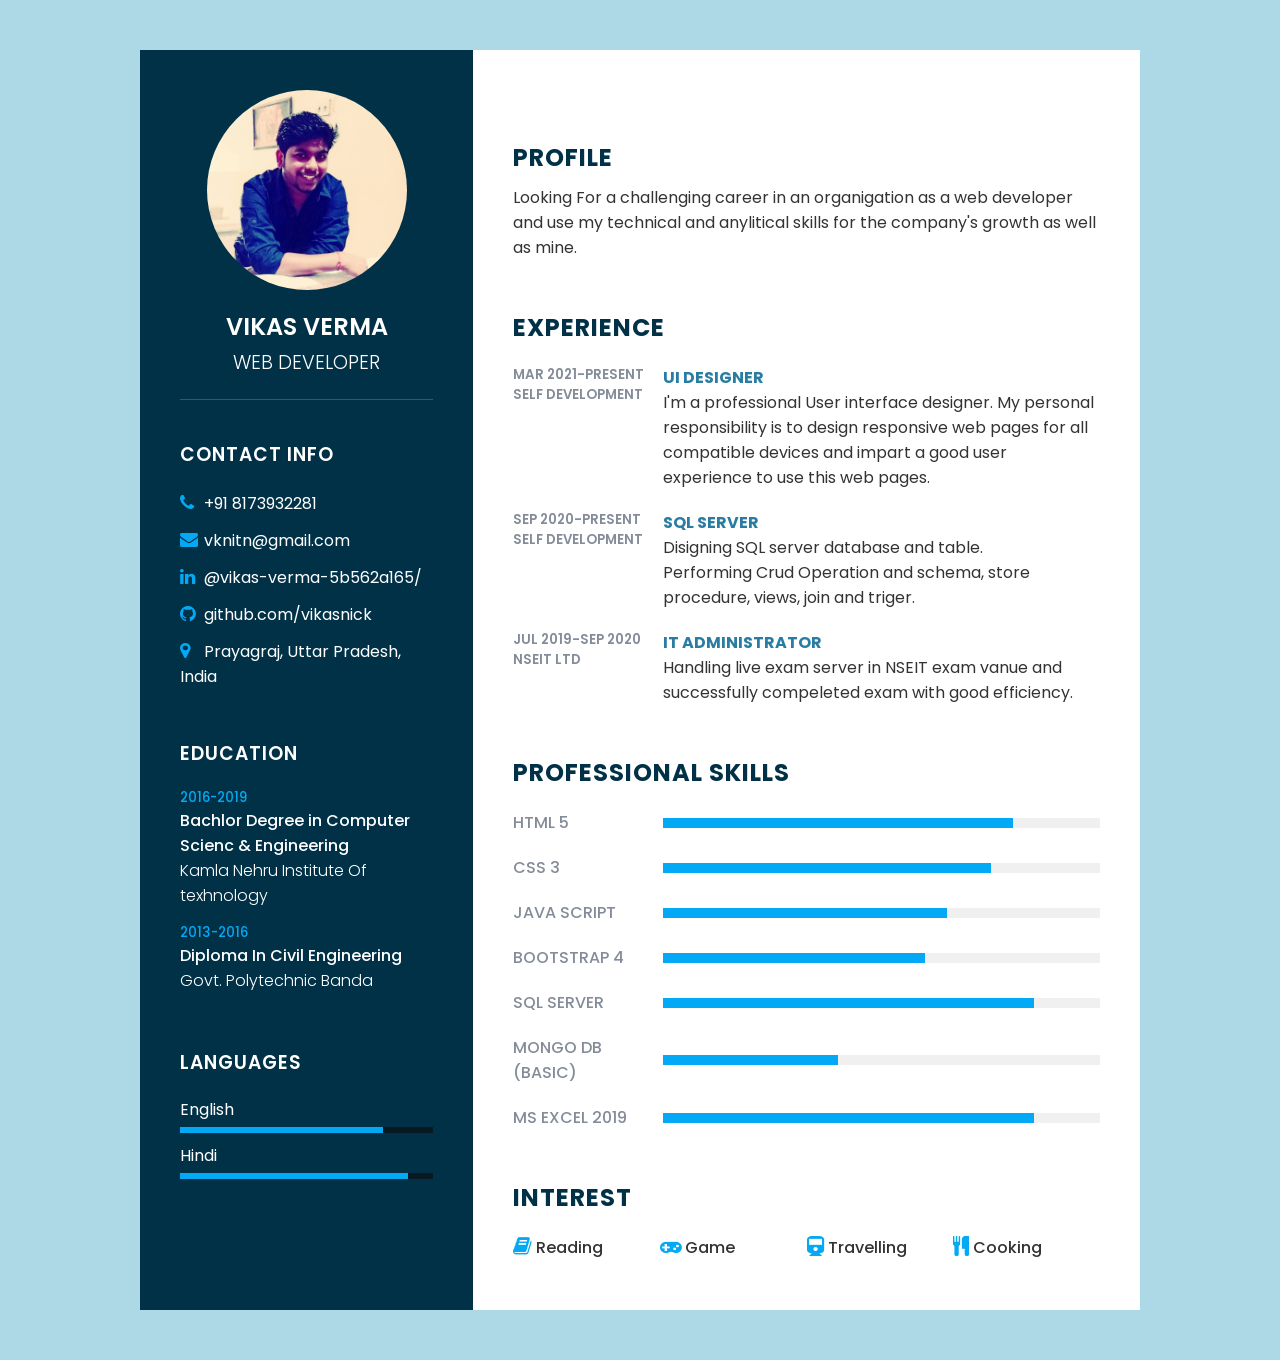
==== index.html @ fc2c0cf0 "Rename resume.html to index.html" ====
<!DOCTYPE html>
<html lang="en">
<head>
    <meta charset="UTF-8">
    <meta http-equiv="X-UA-Compatible" content="IE=edge">
    <meta name="viewport" content="width=device-width, initial-scale=1.0">
    <title>responsive cv</title>
    <link rel="stylesheet" href="https://cdnjs.cloudflare.com/ajax/libs/font-awesome/4.7.0/css/font-awesome.css" integrity="sha512-5A8nwdMOWrSz20fDsjczgUidUBR8liPYU+WymTZP1lmY9G6Oc7HlZv156XqnsgNUzTyMefFTcsFH/tnJE/+xBg==" crossorigin="anonymous" referrerpolicy="no-referrer" />
    <link rel="stylesheet" href="resume.css">
</head>
<body>
    <div class="container">
        <div class="left-side">
            <div class="profileText">
                <div class="imBox">
                    <img src="img1.jpg" height="250px" width="250px">
                </div>
                <h1>Vikas Verma  <br> <span>Web Developer</span></h1>
            </div>
            <div class="contactInfo">
                <h3 class="title">Contact Info</h3>
            
                <ul>
                    <li>
                        <span class="icon"><i class="fa fa-phone" aria-hidden="true"></i></span>
                        <span class="text">+91 8173932281</span>
                    </li>
                    <li>
                        <span class="icon"><i class="fa fa-envelope" aria-hidden="true"></i></span>
                        <span class="text">vknitn@gmail.com</span>
                    </li>
                    <li>
                        <span class="icon"><i class="fa fa-linkedin" aria-hidden="true"></i></span>
                        <span class="text">@vikas-verma-5b562a165/</span>
                    </li>
                    <li>
                        <span class="icon"><i class="fa fa-github" aria-hidden="true"></i></span>
                        <span class="text">github.com/vikasnick</span>
                    </li>
                    <li>
                        <span class="icon"><i class="fa fa-map-marker" aria-hidden="true"></i></span>
                        <span class="text">Prayagraj, Uttar Pradesh, India</span>
                    </li>
                </ul>
            </div>
            <div class="contactInfo education">
                <h3 class="title">Education</h3>
            
                <ul>
                    <li>
                        <h5>2016-2019</h5>
                        <h4>Bachlor Degree in Computer Scienc & Engineering</h4>
                        <h4>Kamla Nehru Institute Of texhnology</h4>
                    </li>
                    <li>
                        <h5>2013-2016</h5>
                        <h4>Diploma In Civil Engineering</h4>
                        <h4>Govt. Polytechnic Banda</h4>
                    </li>
                   
                </ul>
            </div>
            <div class="contactInfo language">
                <h3 class="title">Languages</h3>
            
                <ul>
                   <li>
                       <span class="text">English</span>
                       <span class="percent">
                           <div style="width: 80%;"></div>
                       </span>
                   </li>
                   <li>
                    <span class="text">Hindi</span>
                    <span class="percent">
                        <div style="width: 90%;"></div>
                    </span>
                    </li>
                   
                </ul>
            </div>
        </div>
        <div class="right-side">
            <div class="about">
                <h2 class="title2">Profile</h2>
                <p>Looking For a challenging career in an organigation as a web developer and use my technical and anylitical skills for the company's growth as well as mine.</p>

            </div>
            <div class="about">
                <h2 class="title2">Experience</h2>
                <div class="box">
                    <div class="year-company">
                        <h5>Mar 2021-present</h5>
                        <h5>Self development</h5>
                    </div>
                    <div class="text">
                        <h4>UI Designer</h4>
                        <p>I'm a professional User interface designer. My personal responsibility is to design responsive web pages for all compatible devices and impart a good user experience to use this web pages.</p>
                    </div>
                </div>
                <div class="box">
                    <div class="year-company">
                        <h5>Sep 2020-present</h5>
                        <h5>Self development</h5>
                    </div>
                    <div class="text">
                        <h4>SQL Server</h4>
                        <p>Disigning SQL server database and table. <br>
                        <p>Performing Crud Operation and schema, store procedure, views, join and triger.</p>
                        </p>
                    </div>
                </div>
                <div class="box">
                    <div class="year-company">
                        <h5>Jul 2019-sep 2020</h5>
                        <h5>NSEIT LTD</h5>
                    </div>
                    <div class="text">
                        <h4>IT administrator</h4>
                        <p>Handling live exam server in NSEIT exam vanue and successfully compeleted exam with good efficiency.</p>
                    </div>
                </div>
            </div>
            <div class="about skills">
                <h2 class="title2">Professional Skills</h2>
                <div class="box">
                    <h4>HTML 5</h4>
                    <div class="percent">
                        <div style="width: 80%;"></div>
                    </div>
                </div>
                <div class="box">
                    <h4>CSS 3</h4>
                    <div class="percent">
                        <div style="width: 75%;"></div>
                    </div>
                </div>
                <div class="box">
                    <h4>Java Script</h4>
                    <div class="percent">
                        <div style="width: 65%;"></div>
                    </div>
                </div>
                <div class="box">
                    <h4>Bootstrap 4</h4>
                    <div class="percent">
                        <div style="width: 60%;"></div>
                    </div>
                </div>
                <div class="box">
                    <h4>SQL Server</h4>
                    <div class="percent">
                        <div style="width: 85%;"></div>
                    </div>
                </div>
                <div class="box">
                    <h4>Mongo DB (basic)</h4>
                    <div class="percent">
                        <div style="width: 40%;"></div>
                    </div>
                </div>
                <div class="box">
                    <h4>MS Excel 2019</h4>
                    <div class="percent">
                        <div style="width: 85%;"></div>
                    </div>
                </div>


            </div>
            <div class="about interest">
                <h2 class="title2">Interest</h2>
                <ul>
                    <li><i class="fa fa-book" aria-hidden="true"></i>  reading</li>
                    <li><i class="fa fa-gamepad" aria-hidden="true"></i>  game</li>
                    <li><i class="fa fa-train" aria-hidden="true"></i>  travelling</li>
                    <li><i class="fa fa-cutlery" aria-hidden="true"></i>  cooking</li>
                </ul>
            </div>

        </div>
    </div>

</body>
</html>
---- resume.css ----
@import url('https://fonts.googleapis.com/css2?family=Poppins:ital,wght@0,100;0,200;0,300;0,400;0,500;0,600;0,700;0,800;0,900;1,100;1,200;1,300;1,400;1,500;1,600;1,700;1,800;1,900&family=Roboto:wght@100&display=swap');
*{
    margin: 0;
    padding: 0;
    box-sizing: border-box;
    font-family: 'poppins',sans-serif;
}
body{
    background: lightblue;
    display: flex;
    justify-content: center;
    align-items: center;
    min-height: 100vh;

}
.container {
    position: relative;
    width: 100%;
    max-width: 1000px;
    min-height: 1000px;
    background: #fff;
    box-shadow: 0 35px 55px rbga(0,0,0,0.1);
    display: grid;
    grid-template-columns: 1fr 2fr;
    margin: 50px;

}
.container .left-side{
    position: relative;
    background: #003147;
    padding: 40px;
}


.profileText{
   position: relative;
   display: flex;
   flex-direction: column;
   align-items: center;
   padding-bottom: 20px;
   border-bottom: 1px solid rgba(255, 255, 255, 0.2);
}
.imBox{
    position: relative;
    width: 200px;
    height: 200px;
    border-radius: 50%;
    overflow: hidden;
}
.profileText .imbox img
{
    position: absolute;
    top: 0;
    left: 0;
    width: 100%;
    height: 100%;
    object-fit: cover;
}
.profileText h1{
   color: #fff;
   font-size: 1.5em;
   text-transform: uppercase;
   margin-top: 20px;
   text-align: center;
   font-weight: 600;
   line-height: 1.4em;
}
.profileText h1 span{
    font-size: 0.8em;
    font-weight: 300;

}
.contactInfo{
    padding-top: 40px;
}
.title{
    color: #fff;
    text-transform: uppercase;
    font-weight: 600;
    letter-spacing: 1px;
    margin-bottom: 20px;
}
.contactInfo ul{
    position: relative;
}
.contactInfo ul li
{
    position: relative; 
    list-style: none;
    margin: 10px 0;
    cursor: pointer;
}

.contactInfo ul li .icon
{
    display: inline-block;
    font-size: 18px;
    width: 20px;
    color: #03a9f4;
}
.contactInfo ul li span{
    color: #fff;
}
.contactInfo.education li{
margin-bottom: 15px;
}
.contactInfo.education  h5{
    color: #03a9f4;
    font-weight: 500;
}
.contactInfo.education h4:nth-child(2) {
    color: #fff;
    font-weight: 500;
}
.contactInfo.education h4 {
    color: #fff;
    font-weight: 300;
}
.contactInfo.language .percent{
    position: relative;
    width: 100%;
    height: 6px;
    background: #081921;
    display: block;
    margin-top: 5px;

}
.contactInfo.language .percent div{
    top: 0;
    left: 0;
    height: 100%;
    background: #03a9f4;
}
.container .right-side{
    position: relative;
    background: #fff;
    padding: 40px;
}
.about{
    margin-top: 50px;
}
.about:last-child{
    margin-bottom: 0;
}
.title2{
    color: #003147;
    text-transform: uppercase;
    letter-spacing: 1px;
    margin-bottom: 10px;

}
p{
    color: #333;

}
.about .box{
    display: flex;
    flex-direction: row;
    margin:20px 0;

}
.about .box .year-company{
    min-width: 150px;
}
.about .box .year-company h5{
    text-transform: uppercase;
    color: #848c99;
    font-weight: 600;

}
.about .box .text h4{
    text-transform: uppercase;
    font-size: 16px;
    color: #2a7da2;
}
.skills .box{
    position: relative;
    width: 100%;
    display: grid;
    grid-template-columns: 150px 1fr;
    justify-content: center;
    align-items: center;
}
.skills .box h4{
    text-transform: uppercase;
    color: #848c99;
    font-weight: 500;
}
.skills .box .percent{
    position: relative;
    width: 100%;
    height: 10px;
    background: #f0f0f0;
}
.skills .box .percent div{
    position: absolute;
    top: 0;
    left: 0;
    height: 100%;
    background: #03a9f4;
}
.interest ul{
    display: grid;
    grid-template-columns: repeat(4, 1fr);
}
.interest ul li{
    list-style: none;
    color: #333;
    text-transform: capitalize;
    font-weight: 500;
    margin: 10px 0;
}
.interest ul li .fa{
    color: #03a9f4;
    font-size: 20px;

}

@media(max-width: 1000px)
{
    .container{
        margin: 10px;
        grid-template-columns: repeat(1,1fr);

    }
    .interest ul{
        grid-template-columns: repeat(2,1fr);
    }
}
@media(max-width: 600px){
    .about .box {
        flex-direction: column;
    }
    
        .about .box .year-company{
            min-width: 150px;
            margin-bottom: 5px;
        }
        .interest ul{
            grid-template-columns: repeat(1,1fr);
        }
        .skills .box{
            grid-template-columns: repeat(1,1fr);
        }
    }
}
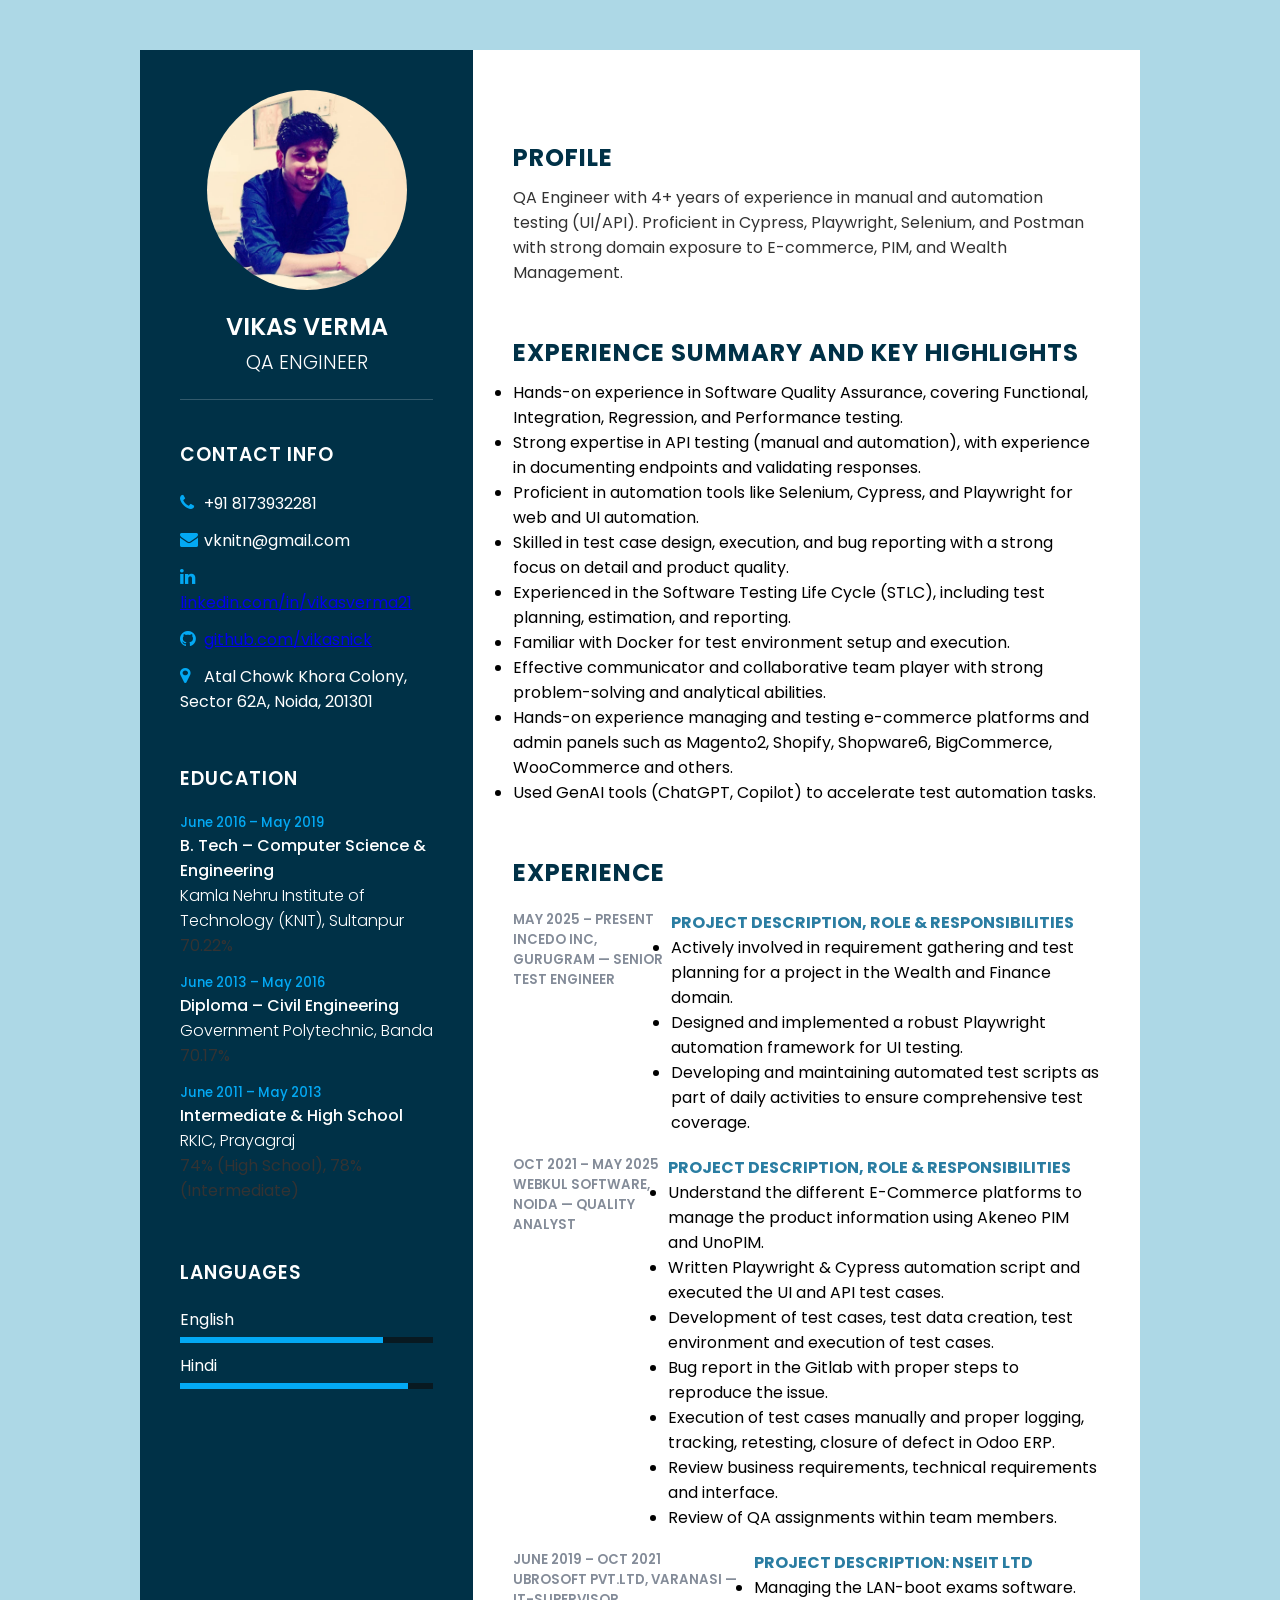
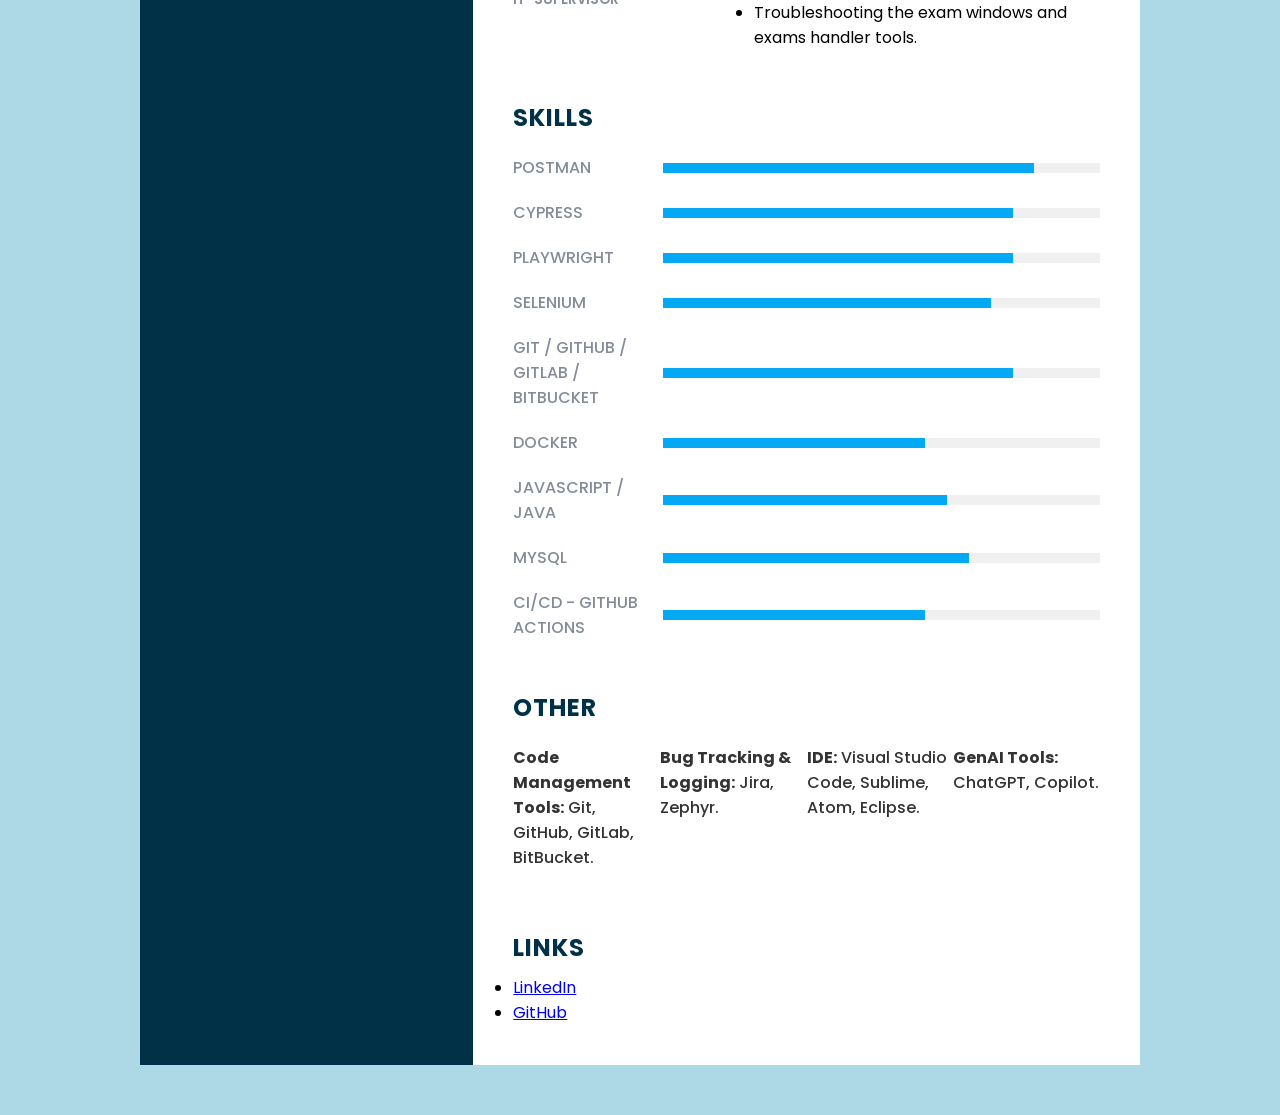
==== commit 0c7339f7: "Update resume content to match Vikas Verma (QA Engineer) — Nov 27, 2025" ====
--- a/index.html
+++ b/index.html
@@ -4,8 +4,8 @@
     <meta charset="UTF-8">
     <meta http-equiv="X-UA-Compatible" content="IE=edge">
     <meta name="viewport" content="width=device-width, initial-scale=1.0">
-    <title>responsive cv</title>
-    <link rel="stylesheet" href="https://cdnjs.cloudflare.com/ajax/libs/font-awesome/4.7.0/css/font-awesome.css" integrity="sha512-5A8nwdMOWrSz20fDsjczgUidUBR8liPYU+WymTZP1lmY9G6Oc7HlZv156XqnsgNUzTyMefFTcsFH/tnJE/+xBg==" crossorigin="anonymous" referrerpolicy="no-referrer" />
+    <title>Vikas Verma - QA Engineer</title>
+    <link rel="stylesheet" href="https://cdnjs.cloudflare.com/ajax/libs/font-awesome/4.7.0/css/font-awesome.css">
     <link rel="stylesheet" href="resume.css">
 </head>
 <body>
@@ -13,13 +13,12 @@
         <div class="left-side">
             <div class="profileText">
                 <div class="imBox">
-                    <img src="img1.jpg" height="250px" width="250px">
-                </div>
-                <h1>Vikas Verma  <br> <span>Web Developer</span></h1>
+                    <img src="img1.jpg" height="250px" width="250px" alt="Vikas Verma">
+                </div>
+                <h1>Vikas Verma  <br> <span>QA Engineer</span></h1>
             </div>
             <div class="contactInfo">
                 <h3 class="title">Contact Info</h3>
-            
                 <ul>
                     <li>
                         <span class="icon"><i class="fa fa-phone" aria-hidden="true"></i></span>
@@ -31,38 +30,43 @@
                     </li>
                     <li>
                         <span class="icon"><i class="fa fa-linkedin" aria-hidden="true"></i></span>
-                        <span class="text">@vikas-verma-5b562a165/</span>
+                        <span class="text"><a href="https://www.linkedin.com/in/vikasverma21" target="_blank" rel="noopener">linkedin.com/in/vikasverma21</a></span>
                     </li>
                     <li>
                         <span class="icon"><i class="fa fa-github" aria-hidden="true"></i></span>
-                        <span class="text">github.com/vikasnick</span>
+                        <span class="text"><a href="https://github.com/vikasnick" target="_blank" rel="noopener">github.com/vikasnick</a></span>
                     </li>
                     <li>
                         <span class="icon"><i class="fa fa-map-marker" aria-hidden="true"></i></span>
-                        <span class="text">Prayagraj, Uttar Pradesh, India</span>
+                        <span class="text">Atal Chowk Khora Colony, Sector 62A, Noida, 201301</span>
                     </li>
                 </ul>
             </div>
             <div class="contactInfo education">
                 <h3 class="title">Education</h3>
-            
-                <ul>
-                    <li>
-                        <h5>2016-2019</h5>
-                        <h4>Bachlor Degree in Computer Scienc & Engineering</h4>
-                        <h4>Kamla Nehru Institute Of texhnology</h4>
-                    </li>
-                    <li>
-                        <h5>2013-2016</h5>
-                        <h4>Diploma In Civil Engineering</h4>
-                        <h4>Govt. Polytechnic Banda</h4>
-                    </li>
-                   
+                <ul>
+                    <li>
+                        <h5>June 2016 – May 2019</h5>
+                        <h4>B. Tech – Computer Science & Engineering</h4>
+                        <h4>Kamla Nehru Institute of Technology (KNIT), Sultanpur</h4>
+                        <p>70.22%</p>
+                    </li>
+                    <li>
+                        <h5>June 2013 – May 2016</h5>
+                        <h4>Diploma – Civil Engineering</h4>
+                        <h4>Government Polytechnic, Banda</h4>
+                        <p>70.17%</p>
+                    </li>
+                    <li>
+                        <h5>June 2011 – May 2013</h5>
+                        <h4>Intermediate & High School</h4>
+                        <h4>RKIC, Prayagraj</h4>
+                        <p>74% (High School), 78% (Intermediate)</p>
+                    </li>
                 </ul>
             </div>
             <div class="contactInfo language">
                 <h3 class="title">Languages</h3>
-            
                 <ul>
                    <li>
                        <span class="text">English</span>
@@ -76,105 +80,157 @@
                         <div style="width: 90%;"></div>
                     </span>
                     </li>
-                   
                 </ul>
             </div>
         </div>
         <div class="right-side">
             <div class="about">
                 <h2 class="title2">Profile</h2>
-                <p>Looking For a challenging career in an organigation as a web developer and use my technical and anylitical skills for the company's growth as well as mine.</p>
-
-            </div>
+                <p>QA Engineer with 4+ years of experience in manual and automation testing (UI/API). Proficient in Cypress, Playwright, Selenium, and Postman with strong domain exposure to E-commerce, PIM, and Wealth Management.</p>
+            </div>
+
+            <div class="about">
+                <h2 class="title2">Experience Summary and Key Highlights</h2>
+                <ul>
+                    <li>Hands-on experience in Software Quality Assurance, covering Functional, Integration, Regression, and Performance testing.</li>
+                    <li>Strong expertise in API testing (manual and automation), with experience in documenting endpoints and validating responses.</li>
+                    <li>Proficient in automation tools like Selenium, Cypress, and Playwright for web and UI automation.</li>
+                    <li>Skilled in test case design, execution, and bug reporting with a strong focus on detail and product quality.</li>
+                    <li>Experienced in the Software Testing Life Cycle (STLC), including test planning, estimation, and reporting.</li>
+                    <li>Familiar with Docker for test environment setup and execution.</li>
+                    <li>Effective communicator and collaborative team player with strong problem-solving and analytical abilities.</li>
+                    <li>Hands-on experience managing and testing e-commerce platforms and admin panels such as Magento2, Shopify, Shopware6, BigCommerce, WooCommerce and others.</li>
+                    <li>Used GenAI tools (ChatGPT, Copilot) to accelerate test automation tasks.</li>
+                </ul>
+            </div>
+
             <div class="about">
                 <h2 class="title2">Experience</h2>
+
                 <div class="box">
                     <div class="year-company">
-                        <h5>Mar 2021-present</h5>
-                        <h5>Self development</h5>
+                        <h5>MAY 2025 – PRESENT</h5>
+                        <h5>Incedo Inc, Gurugram — Senior Test Engineer</h5>
                     </div>
                     <div class="text">
-                        <h4>UI Designer</h4>
-                        <p>I'm a professional User interface designer. My personal responsibility is to design responsive web pages for all compatible devices and impart a good user experience to use this web pages.</p>
-                    </div>
-                </div>
+                        <h4>Project Description, Role & Responsibilities</h4>
+                        <ul>
+                            <li>Actively involved in requirement gathering and test planning for a project in the Wealth and Finance domain.</li>
+                            <li>Designed and implemented a robust Playwright automation framework for UI testing.</li>
+                            <li>Developing and maintaining automated test scripts as part of daily activities to ensure comprehensive test coverage.</li>
+                        </ul>
+                    </div>
+                </div>
+
                 <div class="box">
                     <div class="year-company">
-                        <h5>Sep 2020-present</h5>
-                        <h5>Self development</h5>
+                        <h5>OCT 2021 – MAY 2025</h5>
+                        <h5>Webkul Software, Noida — Quality Analyst</h5>
                     </div>
                     <div class="text">
-                        <h4>SQL Server</h4>
-                        <p>Disigning SQL server database and table. <br>
-                        <p>Performing Crud Operation and schema, store procedure, views, join and triger.</p>
-                        </p>
-                    </div>
-                </div>
+                        <h4>Project Description, Role & Responsibilities</h4>
+                        <ul>
+                            <li>Understand the different E-Commerce platforms to manage the product information using Akeneo PIM and UnoPIM.</li>
+                            <li>Written Playwright & Cypress automation script and executed the UI and API test cases.</li>
+                            <li>Development of test cases, test data creation, test environment and execution of test cases.</li>
+                            <li>Bug report in the Gitlab with proper steps to reproduce the issue.</li>
+                            <li>Execution of test cases manually and proper logging, tracking, retesting, closure of defect in Odoo ERP.</li>
+                            <li>Review business requirements, technical requirements and interface.</li>
+                            <li>Review of QA assignments within team members.</li>
+                        </ul>
+                    </div>
+                </div>
+
                 <div class="box">
                     <div class="year-company">
-                        <h5>Jul 2019-sep 2020</h5>
-                        <h5>NSEIT LTD</h5>
+                        <h5>JUNE 2019 – OCT 2021</h5>
+                        <h5>Ubrosoft PVT.LTD, Varanasi — IT-supervisor</h5>
                     </div>
                     <div class="text">
-                        <h4>IT administrator</h4>
-                        <p>Handling live exam server in NSEIT exam vanue and successfully compeleted exam with good efficiency.</p>
-                    </div>
-                </div>
-            </div>
+                        <h4>Project Description: NSEIT Ltd</h4>
+                        <ul>
+                            <li>Managing the LAN-boot exams software.</li>
+                            <li>Troubleshooting the exam windows and exams handler tools.</li>
+                        </ul>
+                    </div>
+                </div>
+
+            </div>
+
             <div class="about skills">
-                <h2 class="title2">Professional Skills</h2>
-                <div class="box">
-                    <h4>HTML 5</h4>
+                <h2 class="title2">Skills</h2>
+
+                <div class="box">
+                    <h4>Postman</h4>
+                    <div class="percent">
+                        <div style="width: 85%;"></div>
+                    </div>
+                </div>
+                <div class="box">
+                    <h4>Cypress</h4>
                     <div class="percent">
                         <div style="width: 80%;"></div>
                     </div>
                 </div>
                 <div class="box">
-                    <h4>CSS 3</h4>
+                    <h4>Playwright</h4>
+                    <div class="percent">
+                        <div style="width: 80%;"></div>
+                    </div>
+                </div>
+                <div class="box">
+                    <h4>Selenium</h4>
                     <div class="percent">
                         <div style="width: 75%;"></div>
                     </div>
                 </div>
                 <div class="box">
-                    <h4>Java Script</h4>
+                    <h4>Git / GitHub / GitLab / BitBucket</h4>
+                    <div class="percent">
+                        <div style="width: 80%;"></div>
+                    </div>
+                </div>
+                <div class="box">
+                    <h4>Docker</h4>
+                    <div class="percent">
+                        <div style="width: 60%;"></div>
+                    </div>
+                </div>
+                <div class="box">
+                    <h4>JavaScript / Java</h4>
                     <div class="percent">
                         <div style="width: 65%;"></div>
                     </div>
                 </div>
                 <div class="box">
-                    <h4>Bootstrap 4</h4>
+                    <h4>MySQL</h4>
+                    <div class="percent">
+                        <div style="width: 70%;"></div>
+                    </div>
+                </div>
+                <div class="box">
+                    <h4>CI/CD - GitHub Actions</h4>
                     <div class="percent">
                         <div style="width: 60%;"></div>
                     </div>
                 </div>
-                <div class="box">
-                    <h4>SQL Server</h4>
-                    <div class="percent">
-                        <div style="width: 85%;"></div>
-                    </div>
-                </div>
-                <div class="box">
-                    <h4>Mongo DB (basic)</h4>
-                    <div class="percent">
-                        <div style="width: 40%;"></div>
-                    </div>
-                </div>
-                <div class="box">
-                    <h4>MS Excel 2019</h4>
-                    <div class="percent">
-                        <div style="width: 85%;"></div>
-                    </div>
-                </div>
-
-
-            </div>
+            </div>
+
             <div class="about interest">
-                <h2 class="title2">Interest</h2>
-                <ul>
-                    <li><i class="fa fa-book" aria-hidden="true"></i>  reading</li>
-                    <li><i class="fa fa-gamepad" aria-hidden="true"></i>  game</li>
-                    <li><i class="fa fa-train" aria-hidden="true"></i>  travelling</li>
-                    <li><i class="fa fa-cutlery" aria-hidden="true"></i>  cooking</li>
+                <h2 class="title2">Other</h2>
+                <ul>
+                    <li><strong>Code Management Tools:</strong> Git, GitHub, GitLab, BitBucket.</li>
+                    <li><strong>Bug Tracking & Logging:</strong> Jira, Zephyr.</li>
+                    <li><strong>IDE:</strong> Visual Studio Code, Sublime, Atom, Eclipse.</li>
+                    <li><strong>GenAI Tools:</strong> ChatGPT, Copilot.</li>
+                </ul>
+            </div>
+
+            <div class="about links">
+                <h2 class="title2">Links</h2>
+                <ul>
+                    <li><a href="https://www.linkedin.com/in/vikasverma21" target="_blank" rel="noopener">LinkedIn</a></li>
+                    <li><a href="https://github.com/vikasnick" target="_blank" rel="noopener">GitHub</a></li>
                 </ul>
             </div>
 
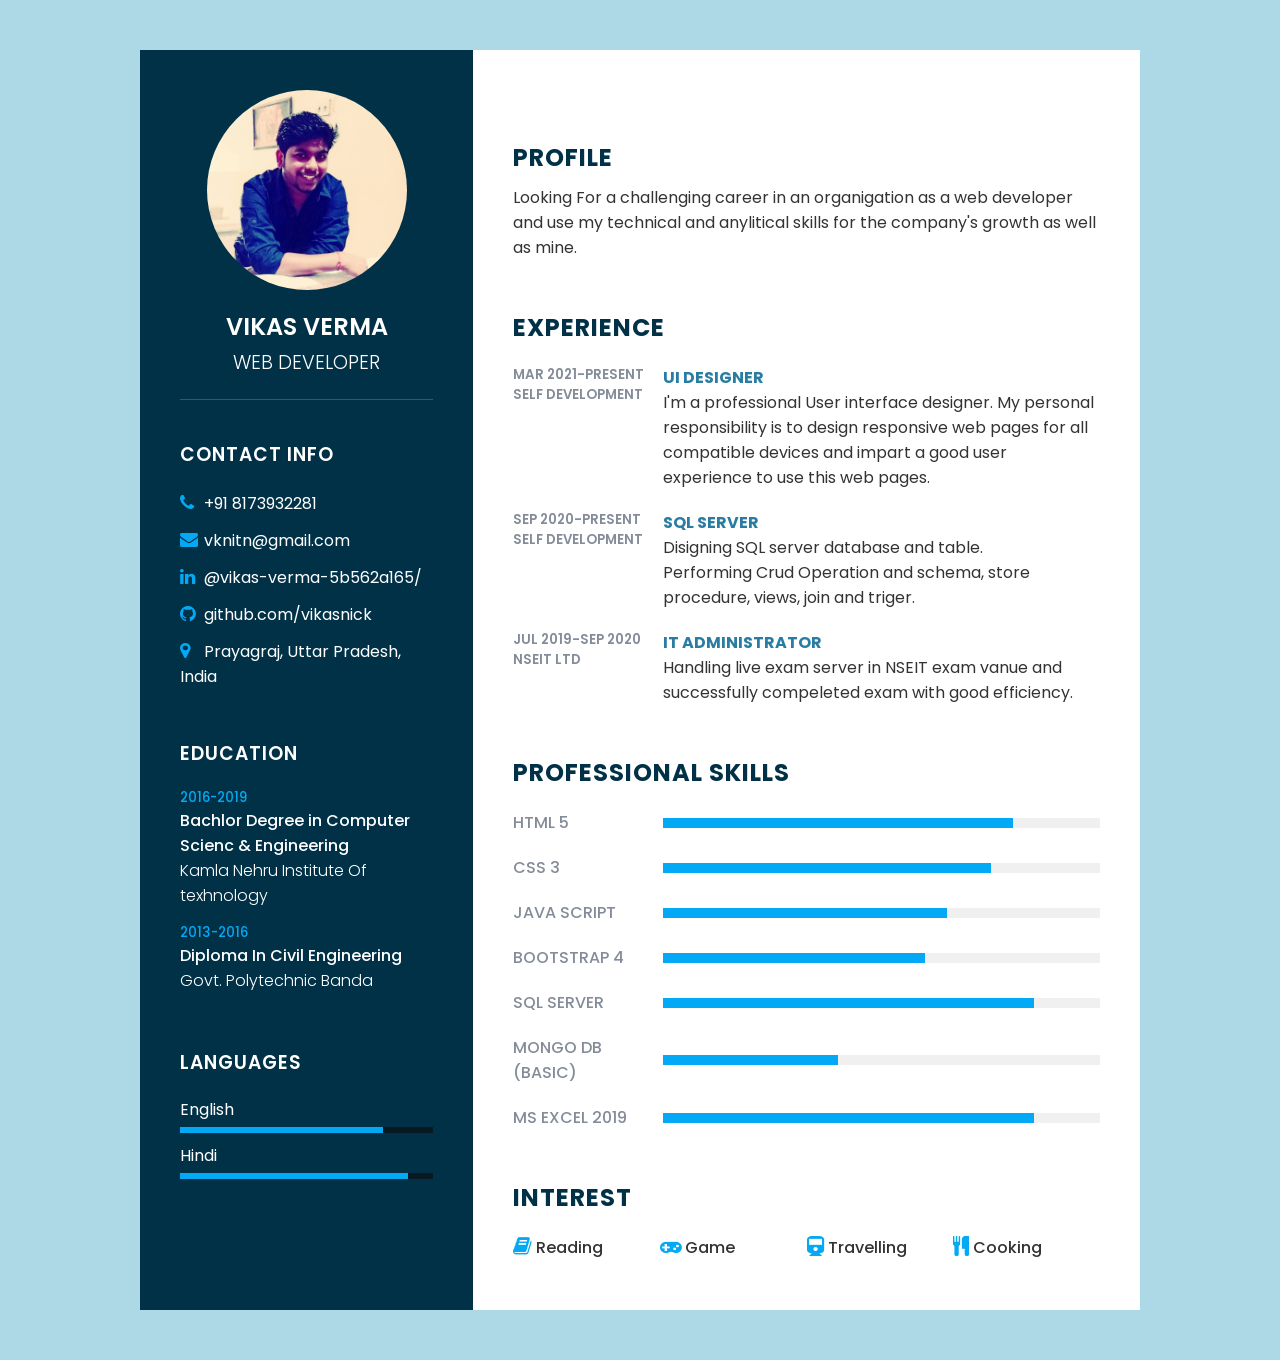
==== commit fa439997: "Revise CV details and update job titles Updated personal details and professional information in the" ====
--- a/index.html
+++ b/index.html
@@ -4,8 +4,8 @@
     <meta charset="UTF-8">
     <meta http-equiv="X-UA-Compatible" content="IE=edge">
     <meta name="viewport" content="width=device-width, initial-scale=1.0">
-    <title>Vikas Verma - QA Engineer</title>
-    <link rel="stylesheet" href="https://cdnjs.cloudflare.com/ajax/libs/font-awesome/4.7.0/css/font-awesome.css">
+    <title>responsive cv</title>
+    <link rel="stylesheet" href="https://cdnjs.cloudflare.com/ajax/libs/font-awesome/4.7.0/css/font-awesome.css" integrity="sha512-5A8nwdMOWrSz20fDsjczgUidUBR8liPYU+WymTZP1lmY9G6Oc7HlZv156XqnsgNUzTyMefFTcsFH/tnJE/+xBg==" crossorigin="anonymous" referrerpolicy="no-referrer" />
     <link rel="stylesheet" href="resume.css">
 </head>
 <body>
@@ -13,12 +13,13 @@
         <div class="left-side">
             <div class="profileText">
                 <div class="imBox">
-                    <img src="img1.jpg" height="250px" width="250px" alt="Vikas Verma">
+                    <img src="img1.jpg" height="250px" width="250px">
                 </div>
-                <h1>Vikas Verma  <br> <span>QA Engineer</span></h1>
+                <h1>Vikas Verma  <br> <span>Web Developer</span></h1>
             </div>
             <div class="contactInfo">
                 <h3 class="title">Contact Info</h3>
+            
                 <ul>
                     <li>
                         <span class="icon"><i class="fa fa-phone" aria-hidden="true"></i></span>
@@ -30,43 +31,38 @@
                     </li>
                     <li>
                         <span class="icon"><i class="fa fa-linkedin" aria-hidden="true"></i></span>
-                        <span class="text"><a href="https://www.linkedin.com/in/vikasverma21" target="_blank" rel="noopener">linkedin.com/in/vikasverma21</a></span>
+                        <span class="text">@vikas-verma-5b562a165/</span>
                     </li>
                     <li>
                         <span class="icon"><i class="fa fa-github" aria-hidden="true"></i></span>
-                        <span class="text"><a href="https://github.com/vikasnick" target="_blank" rel="noopener">github.com/vikasnick</a></span>
+                        <span class="text">github.com/vikasnick</span>
                     </li>
                     <li>
                         <span class="icon"><i class="fa fa-map-marker" aria-hidden="true"></i></span>
-                        <span class="text">Atal Chowk Khora Colony, Sector 62A, Noida, 201301</span>
+                        <span class="text">Prayagraj, Uttar Pradesh, India</span>
                     </li>
                 </ul>
             </div>
             <div class="contactInfo education">
                 <h3 class="title">Education</h3>
+            
                 <ul>
                     <li>
-                        <h5>June 2016 – May 2019</h5>
-                        <h4>B. Tech – Computer Science & Engineering</h4>
-                        <h4>Kamla Nehru Institute of Technology (KNIT), Sultanpur</h4>
-                        <p>70.22%</p>
+                        <h5>2016-2019</h5>
+                        <h4>Bachlor Degree in Computer Scienc & Engineering</h4>
+                        <h4>Kamla Nehru Institute Of texhnology</h4>
                     </li>
                     <li>
-                        <h5>June 2013 – May 2016</h5>
-                        <h4>Diploma – Civil Engineering</h4>
-                        <h4>Government Polytechnic, Banda</h4>
-                        <p>70.17%</p>
+                        <h5>2013-2016</h5>
+                        <h4>Diploma In Civil Engineering</h4>
+                        <h4>Govt. Polytechnic Banda</h4>
                     </li>
-                    <li>
-                        <h5>June 2011 – May 2013</h5>
-                        <h4>Intermediate & High School</h4>
-                        <h4>RKIC, Prayagraj</h4>
-                        <p>74% (High School), 78% (Intermediate)</p>
-                    </li>
+                   
                 </ul>
             </div>
             <div class="contactInfo language">
                 <h3 class="title">Languages</h3>
+            
                 <ul>
                    <li>
                        <span class="text">English</span>
@@ -80,157 +76,105 @@
                         <div style="width: 90%;"></div>
                     </span>
                     </li>
+                   
                 </ul>
             </div>
         </div>
         <div class="right-side">
             <div class="about">
                 <h2 class="title2">Profile</h2>
-                <p>QA Engineer with 4+ years of experience in manual and automation testing (UI/API). Proficient in Cypress, Playwright, Selenium, and Postman with strong domain exposure to E-commerce, PIM, and Wealth Management.</p>
+                <p>Looking For a challenging career in an organigation as a web developer and use my technical and anylitical skills for the company's growth as well as mine.</p>
+
             </div>
-
-            <div class="about">
-                <h2 class="title2">Experience Summary and Key Highlights</h2>
-                <ul>
-                    <li>Hands-on experience in Software Quality Assurance, covering Functional, Integration, Regression, and Performance testing.</li>
-                    <li>Strong expertise in API testing (manual and automation), with experience in documenting endpoints and validating responses.</li>
-                    <li>Proficient in automation tools like Selenium, Cypress, and Playwright for web and UI automation.</li>
-                    <li>Skilled in test case design, execution, and bug reporting with a strong focus on detail and product quality.</li>
-                    <li>Experienced in the Software Testing Life Cycle (STLC), including test planning, estimation, and reporting.</li>
-                    <li>Familiar with Docker for test environment setup and execution.</li>
-                    <li>Effective communicator and collaborative team player with strong problem-solving and analytical abilities.</li>
-                    <li>Hands-on experience managing and testing e-commerce platforms and admin panels such as Magento2, Shopify, Shopware6, BigCommerce, WooCommerce and others.</li>
-                    <li>Used GenAI tools (ChatGPT, Copilot) to accelerate test automation tasks.</li>
-                </ul>
-            </div>
-
             <div class="about">
                 <h2 class="title2">Experience</h2>
-
                 <div class="box">
                     <div class="year-company">
-                        <h5>MAY 2025 – PRESENT</h5>
-                        <h5>Incedo Inc, Gurugram — Senior Test Engineer</h5>
+                        <h5>Mar 2021-present</h5>
+                        <h5>Self development</h5>
                     </div>
                     <div class="text">
-                        <h4>Project Description, Role & Responsibilities</h4>
-                        <ul>
-                            <li>Actively involved in requirement gathering and test planning for a project in the Wealth and Finance domain.</li>
-                            <li>Designed and implemented a robust Playwright automation framework for UI testing.</li>
-                            <li>Developing and maintaining automated test scripts as part of daily activities to ensure comprehensive test coverage.</li>
-                        </ul>
+                        <h4>UI Designer</h4>
+                        <p>I'm a professional User interface designer. My personal responsibility is to design responsive web pages for all compatible devices and impart a good user experience to use this web pages.</p>
                     </div>
                 </div>
-
                 <div class="box">
                     <div class="year-company">
-                        <h5>OCT 2021 – MAY 2025</h5>
-                        <h5>Webkul Software, Noida — Quality Analyst</h5>
+                        <h5>Sep 2020-present</h5>
+                        <h5>Self development</h5>
                     </div>
                     <div class="text">
-                        <h4>Project Description, Role & Responsibilities</h4>
-                        <ul>
-                            <li>Understand the different E-Commerce platforms to manage the product information using Akeneo PIM and UnoPIM.</li>
-                            <li>Written Playwright & Cypress automation script and executed the UI and API test cases.</li>
-                            <li>Development of test cases, test data creation, test environment and execution of test cases.</li>
-                            <li>Bug report in the Gitlab with proper steps to reproduce the issue.</li>
-                            <li>Execution of test cases manually and proper logging, tracking, retesting, closure of defect in Odoo ERP.</li>
-                            <li>Review business requirements, technical requirements and interface.</li>
-                            <li>Review of QA assignments within team members.</li>
-                        </ul>
+                        <h4>SQL Server</h4>
+                        <p>Disigning SQL server database and table. <br>
+                        <p>Performing Crud Operation and schema, store procedure, views, join and triger.</p>
+                        </p>
                     </div>
                 </div>
-
                 <div class="box">
                     <div class="year-company">
-                        <h5>JUNE 2019 – OCT 2021</h5>
-                        <h5>Ubrosoft PVT.LTD, Varanasi — IT-supervisor</h5>
+                        <h5>Jul 2019-sep 2020</h5>
+                        <h5>NSEIT LTD</h5>
                     </div>
                     <div class="text">
-                        <h4>Project Description: NSEIT Ltd</h4>
-                        <ul>
-                            <li>Managing the LAN-boot exams software.</li>
-                            <li>Troubleshooting the exam windows and exams handler tools.</li>
-                        </ul>
+                        <h4>IT administrator</h4>
+                        <p>Handling live exam server in NSEIT exam vanue and successfully compeleted exam with good efficiency.</p>
                     </div>
                 </div>
-
             </div>
-
             <div class="about skills">
-                <h2 class="title2">Skills</h2>
-
+                <h2 class="title2">Professional Skills</h2>
                 <div class="box">
-                    <h4>Postman</h4>
+                    <h4>HTML 5</h4>
+                    <div class="percent">
+                        <div style="width: 80%;"></div>
+                    </div>
+                </div>
+                <div class="box">
+                    <h4>CSS 3</h4>
+                    <div class="percent">
+                        <div style="width: 75%;"></div>
+                    </div>
+                </div>
+                <div class="box">
+                    <h4>Java Script</h4>
+                    <div class="percent">
+                        <div style="width: 65%;"></div>
+                    </div>
+                </div>
+                <div class="box">
+                    <h4>Bootstrap 4</h4>
+                    <div class="percent">
+                        <div style="width: 60%;"></div>
+                    </div>
+                </div>
+                <div class="box">
+                    <h4>SQL Server</h4>
                     <div class="percent">
                         <div style="width: 85%;"></div>
                     </div>
                 </div>
                 <div class="box">
-                    <h4>Cypress</h4>
+                    <h4>Mongo DB (basic)</h4>
                     <div class="percent">
-                        <div style="width: 80%;"></div>
+                        <div style="width: 40%;"></div>
                     </div>
                 </div>
                 <div class="box">
-                    <h4>Playwright</h4>
+                    <h4>MS Excel 2019</h4>
                     <div class="percent">
-                        <div style="width: 80%;"></div>
+                        <div style="width: 85%;"></div>
                     </div>
                 </div>
-                <div class="box">
-                    <h4>Selenium</h4>
-                    <div class="percent">
-                        <div style="width: 75%;"></div>
-                    </div>
-                </div>
-                <div class="box">
-                    <h4>Git / GitHub / GitLab / BitBucket</h4>
-                    <div class="percent">
-                        <div style="width: 80%;"></div>
-                    </div>
-                </div>
-                <div class="box">
-                    <h4>Docker</h4>
-                    <div class="percent">
-                        <div style="width: 60%;"></div>
-                    </div>
-                </div>
-                <div class="box">
-                    <h4>JavaScript / Java</h4>
-                    <div class="percent">
-                        <div style="width: 65%;"></div>
-                    </div>
-                </div>
-                <div class="box">
-                    <h4>MySQL</h4>
-                    <div class="percent">
-                        <div style="width: 70%;"></div>
-                    </div>
-                </div>
-                <div class="box">
-                    <h4>CI/CD - GitHub Actions</h4>
-                    <div class="percent">
-                        <div style="width: 60%;"></div>
-                    </div>
-                </div>
+
+
             </div>
-
             <div class="about interest">
-                <h2 class="title2">Other</h2>
+                <h2 class="title2">Interest</h2>
                 <ul>
-                    <li><strong>Code Management Tools:</strong> Git, GitHub, GitLab, BitBucket.</li>
-                    <li><strong>Bug Tracking & Logging:</strong> Jira, Zephyr.</li>
-                    <li><strong>IDE:</strong> Visual Studio Code, Sublime, Atom, Eclipse.</li>
-                    <li><strong>GenAI Tools:</strong> ChatGPT, Copilot.</li>
-                </ul>
-            </div>
-
-            <div class="about links">
-                <h2 class="title2">Links</h2>
-                <ul>
-                    <li><a href="https://www.linkedin.com/in/vikasverma21" target="_blank" rel="noopener">LinkedIn</a></li>
-                    <li><a href="https://github.com/vikasnick" target="_blank" rel="noopener">GitHub</a></li>
+                    <li><i class="fa fa-book" aria-hidden="true"></i>  reading</li>
+                    <li><i class="fa fa-gamepad" aria-hidden="true"></i>  game</li>
+                    <li><i class="fa fa-train" aria-hidden="true"></i>  travelling</li>
+                    <li><i class="fa fa-cutlery" aria-hidden="true"></i>  cooking</li>
                 </ul>
             </div>
 
